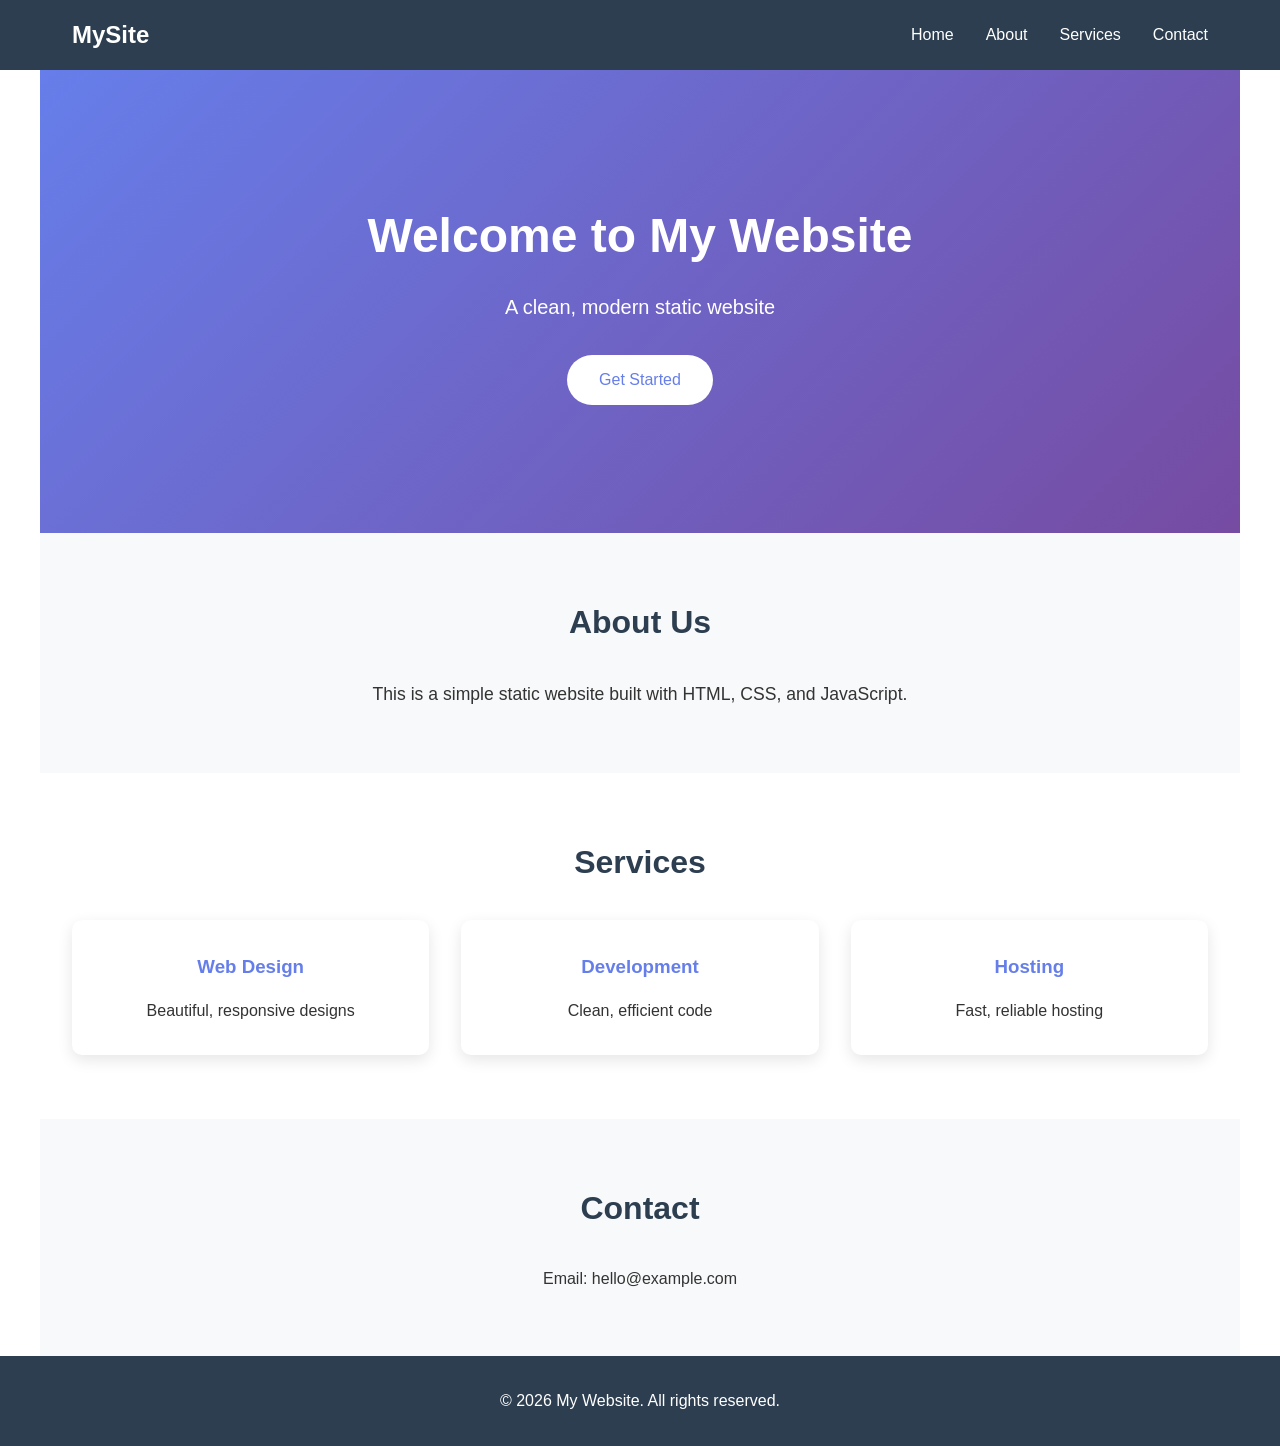
==== html/index.html @ 63d70d4a "first web sites pages" ====
<!DOCTYPE html>
<html lang="en">
<head>
    <meta charset="UTF-8">
    <meta name="viewport" content="width=device-width, initial-scale=1.0">
    <title>My Static Website</title>
    <link rel="stylesheet" href="/css/styles.css">
</head>
<body>
    <header>
        <nav>
            <div class="logo">MySite</div>
            <ul class="nav-links">
                <li><a href="#home">Home</a></li>
                <li><a href="#about">About</a></li>
                <li><a href="#services">Services</a></li>
                <li><a href="#contact">Contact</a></li>
            </ul>
        </nav>
    </header>

    <main>
        <section id="home" class="hero">
            <h1>Welcome to My Website</h1>
            <p>A clean, modern static website</p>
            <button class="cta-btn" onclick="showMessage()">Get Started</button>
        </section>

        <section id="about" class="about">
            <h2>About Us</h2>
            <p>This is a simple static website built with HTML, CSS, and JavaScript.</p>
        </section>

        <section id="services" class="services">
            <h2>Services</h2>
            <div class="cards">
                <div class="card">
                    <h3>Web Design</h3>
                    <p>Beautiful, responsive designs</p>
                </div>
                <div class="card">
                    <h3>Development</h3>
                    <p>Clean, efficient code</p>
                </div>
                <div class="card">
                    <h3>Hosting</h3>
                    <p>Fast, reliable hosting</p>
                </div>
            </div>
        </section>

        <section id="contact" class="contact">
            <h2>Contact</h2>
            <p>Email: hello@example.com</p>
        </section>
    </main>

    <footer>
        <p>&copy; 2026 My Website. All rights reserved.</p>
    </footer>

    <script src="/js/script.js"></script>
</body>
</html>
---- css/styles.css ----
* {
margin: 0;
padding: 0;
box-sizing: border-box;
}
body {
font-family: 'Segoe UI', Tahoma, Geneva, Verdana, sans-serif;
line-height: 1.6;
color: #333;
}
header {
background: #2c3e50;
padding: 1rem 0;
position: sticky;
top: 0;
z-index: 100;
}
nav {
max-width: 1200px;
margin: 0 auto;
display: flex;
justify-content: space-between;
align-items: center;
padding: 0 2rem;
}
.logo {
color: white;
font-size: 1.5rem;
font-weight: bold;
}
.nav-links {
display: flex;
list-style: none;
gap: 2rem;
}
.nav-links a {
color: white;
text-decoration: none;
transition: color 0.3s;
}
.nav-links a:hover {
color: #3498db;
}
.hero {
background: linear-gradient(135deg, #667eea 0%, #764ba2 100%);
color: white;
text-align: center;
padding: 8rem 2rem;
}
.hero h1 {
font-size: 3rem;
margin-bottom: 1rem;
}
.hero p {
font-size: 1.25rem;
margin-bottom: 2rem;
}
.cta-btn {
background: white;
color: #667eea;
padding: 1rem 2rem;
border: none;
border-radius: 50px;
font-size: 1rem;
cursor: pointer;
transition: transform 0.3s, box-shadow 0.3s;
}
.cta-btn:hover {
transform: translateY(-2px);
box-shadow: 0 10px 20px rgba(0,0,0,0.2);
}
section {
padding: 4rem 2rem;

max-width: 1200px;
margin: 0 auto;
}
section h2 {
text-align: center;
font-size: 2rem;
margin-bottom: 2rem;
color: #2c3e50;
}
.about {
background: #f8f9fa;
}
.about p {
text-align: center;
max-width: 600px;
margin: 0 auto;
font-size: 1.1rem;
}
.cards {
display: grid;
grid-template-columns: repeat(auto-fit, minmax(250px, 1fr));
gap: 2rem;
margin-top: 2rem;
}
.card {
background: white;
padding: 2rem;
border-radius: 10px;
box-shadow: 0 5px 15px rgba(0,0,0,0.1);
text-align: center;
transition: transform 0.3s;
}
.card:hover {
transform: translateY(-5px);
}
.card h3 {
color: #667eea;
margin-bottom: 1rem;
}
.contact {
background: #f8f9fa;
text-align: center;
}
footer {
background: #2c3e50;
color: white;
text-align: center;
padding: 2rem;
}
@media (max-width: 768px) {
.nav-links {
gap: 1rem;
}
.hero h1 {
font-size: 2rem;
}
nav {
flex-direction: column;
gap: 1rem;
}
}
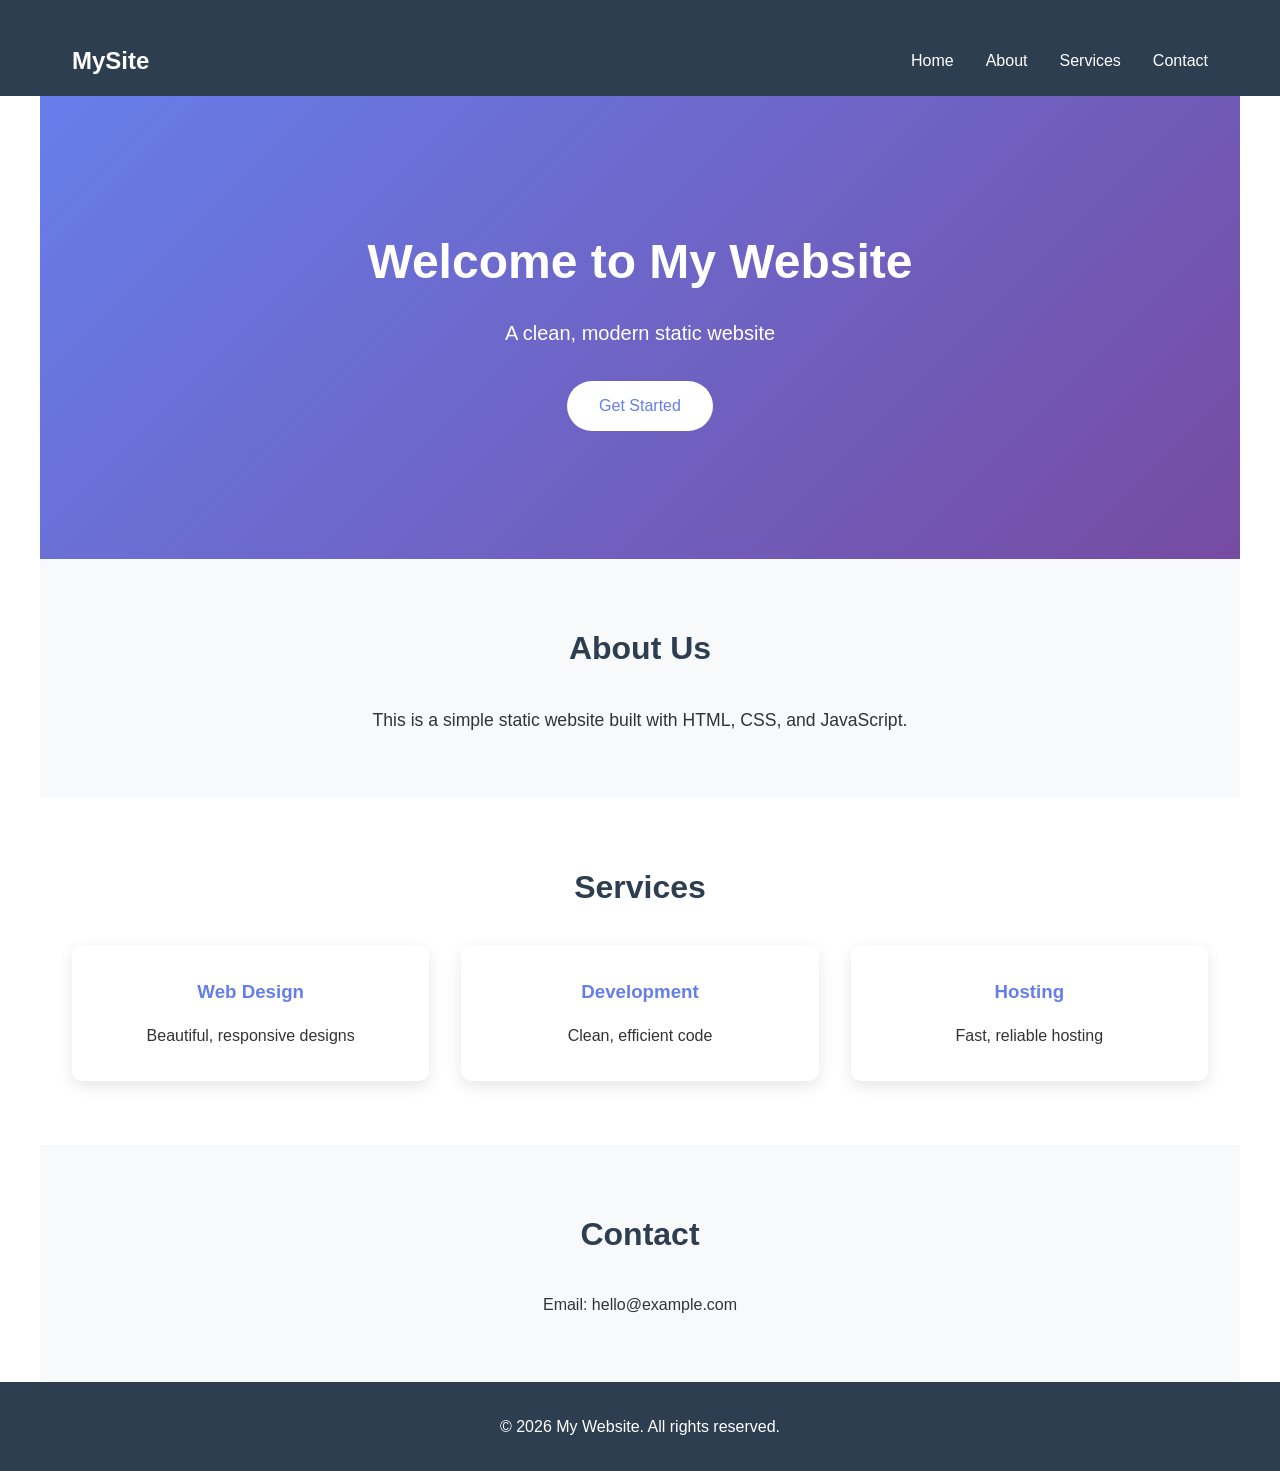
==== commit 0fd47767: "add image" ====
--- a/html/index.html
+++ b/html/index.html
@@ -8,6 +8,7 @@
 </head>
 <body>
     <header>
+        <img src="https://tenor.com/search/dancing-dog-gifs" alt="">
         <nav>
             <div class="logo">MySite</div>
             <ul class="nav-links">
